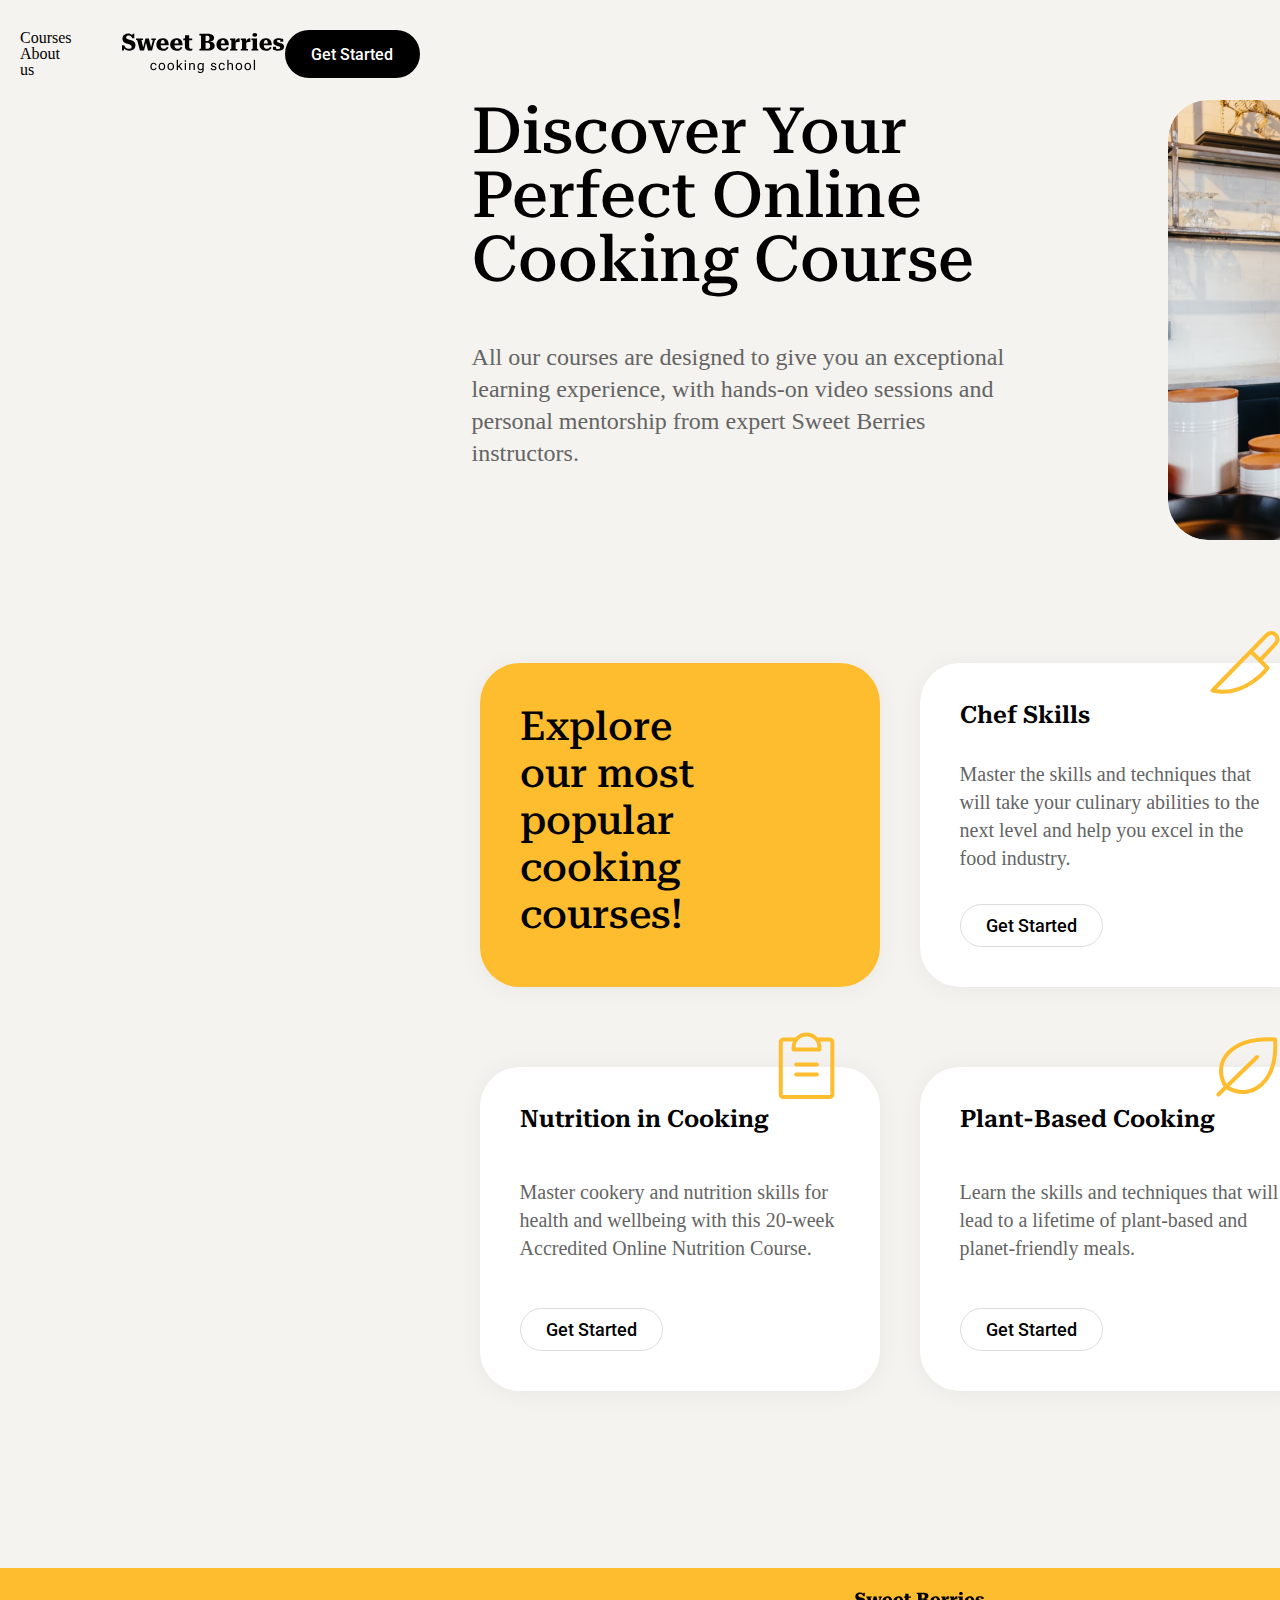
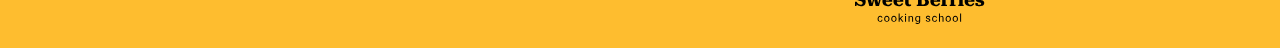
==== html/index.html @ efe01ef1 "css and html" ====
<!DOCTYPE html>
<html lang="en">
  <head>
    <link rel="stylesheet" href="/css/style.css"/>
    <link rel="stylesheet" href="/css/reset.css"/>
    <link rel="preconnect" href="https://fonts.googleapis.com">
    <link rel="preconnect" href="https://fonts.gstatic.com" crossorigin>
    <link href="https://fonts.googleapis.com/css2?family=Roboto&display=swap" rel="stylesheet">
    <link rel="preconnect" href="https://fonts.googleapis.com">
    <link rel="preconnect" href="https://fonts.gstatic.com" crossorigin>
    <link href="https://fonts.googleapis.com/css2?family=Roboto+Serif&display=swap" rel="stylesheet">
    <meta charset="UTF-8" />
    <meta http-equiv="X-UA-Compatible" content="IE=edge" />
    <meta name="viewport" content="width=device-width, initial-scale=1.0" />
    <title>Sweet Berries Cooking</title>
  </head>
  <body>
   <div class="grid-container webpage">
    <nav>
      <header class="header-nav">
        <div>
          <a href="#" class="links">Courses</a>
          <a href="#" class="links">About us</a>
        </div>
        <div>
          <img src="/assets/Logo.svg" alt="Logo" class="logo-img">
        </div>
        <div >
            <button class="getStarted">Get Started</button>
        </div>
      </header>
    </nav>
      <main>
        <div class="banner">
          <div class="left-banner">
            <h1 class="h1">Discover Your Perfect Online Cooking Course</h1>
            <br>
            <p>All our courses are designed to give you an exceptional learning experience, with hands-on video sessions and personal mentorship from expert Sweet Berries instructors.</p>
          </div>
          <div class="right-banner">
            <img src="/assets/main-banner-img.png" alt="Two people cooking">
          </div>
        </div>
      <ul class="card-container">
        <li class="card first-card">
          <h2 class="h2 first-card-txt">Explore our most popular cooking courses!</h2>
        </li>
        <li class="card other-cards">
          <img src="/assets/icons-svg/knife.svg" alt="Knife" class="knife svg">
          <h3 class="h3">Chef Skills</h3>
          <p>Master the skills and techniques that will take your culinary abilities to the next level and help you excel in the food industry.</p>
          <button>Get Started</button>
        </li>
        <li class="card other-cards">
          <img src="/assets/icons-svg/cooking-pot.svg" alt="Cooking Pot" class="cooking-pot svg">
          <h3 class="h3">Cooking Essentials</h3>
          <p>Learn the essential skills and techniques that will lead to a lifetime of restaurant-quality cooking.</p>
          <button>Get Started</button>
        </li>
        <li class="card other-cards">
          <img src="/assets/icons-svg/clipboard-text.svg" alt="Clipboard" class="Clipboard svg">
          <h3 class="h3">Nutrition in Cooking</h3>
          <p>Master cookery and nutrition skills for health and wellbeing with this 20-week Accredited Online Nutrition Course.</p>
          <button>Get Started</button>
        </li>
        <li class="card other-cards">
          <img src="/assets/icons-svg/leaf.svg" alt="leaf" class="Leaf svg">
          <h3 class="h3">Plant-Based Cooking</h3>
          <p>Learn the skills and techniques that will lead to a lifetime of plant-based and planet-friendly meals.</p>
          <button>Get Started</button>
        </li>
        <li class="card other-cards">
          <img src="/assets/icons-svg/hamburger.svg" alt="Hamburger" class="hamburger svg">
          <h3 class="h3">Teen’s Kitchen</h3>
          <p>Teen’s Kitchen is a 6-week immersive and interactive online cookery course and certificate exclusively for young adults aged 13-18.</p>
          <button>Get Started</button>
        </li>
      </ul>
      </main>
      <footer class="footer">
        <img src="/assets/Logo.svg" alt="Logo" class="logo-img-footer">   
      </footer>
    </div>
  </body>
  <script src="/js/script.js"></script>
</html>
---- css/style.css ----
:root {
  /*Color Scheme*/
  --background: #f5f3ef;
  --card: #ffffff;
  --accent: #febd2f;
  --text-primary: #000000;
  --text-secoundary: #646464;
  --outline: #dcdcdc;
  /* Margins */
  --padding-l-r: 0 5%;
  /*Fonts*/
  --h1-h2-h3: "Roboto Serif", serif;
  --p-button: "Roboto", sans-serif;
}
/*  General Styling CSS */
li {
  list-style: none;
}
/* H Style */
.h1,
.h2,
.h3 {
  font-family: var(--h1-h2-h3);
  color: var(--text-primary);
}
.h1 {
  font-weight: 500;
  font-size: 64px;
}
.h2 {
  font-weight: 500;
  font-size: 40px;
  line-height: 47px;
}
.h3 {
  font-weight: 600;
  font-size: 24px;
}
/* P Style */
p,
button,
a {
  font-family: var(--p-button);
}
p {
  color: var(--text-secoundary);
  font-weight: 400;
}
button {
  color: var(--text-primary);
  font-weight: 500;
  cursor: pointer;
}
a {
  color: var(--text-primary);
  font-size: 16px;
  font-weight: 500;
  text-decoration: none;
}
/* Background Color */
html {
  background-color: var(--background);
}
footer {
  background-color: var(--accent);
}

/* Grid Area */
.grid-container {
  display: grid;
  grid-template-columns: repeat(3, 1fr);
  grid-template-rows: 80px 600px 888px 80px;
  grid-template-areas:
    "header-nav header-nav header-nav"
    "text-banner . img-banner "
    "card-container card-container card-container"
    "footer footer footer";
}
/* Header and Navigation*/
.header-nav {
  grid-area: header-nav;
  padding: var(--padding-l-r);
  display: flex;
  align-items: center;
  justify-content: space-between;
  padding-top: 30px;
}
.header-nav .links {
  padding-right: 50px;
}

.getStarted {
  background-color: var(--text-primary);
  color: var(--card);
  width: 135px;
  height: 48px;
  border: none;
  border-radius: 28px;
  font-size: 16px;
  padding: 10px 25px 10px 25px;
}

/* Banner */
.banner {
  padding: var(--padding-l-r);
  display: flex;
  justify-content: space-between;
  padding-top: 100px;
}
.left-banner {
  grid-area: text-banner;
}
.left-banner h1 {
  width: 600px;
  height: 225px;
}
.left-banner p {
  font-size: 24px;
  line-height: 32px;
  width: 550px;
  height: 128px;
}
.right-banner {
  grid-area: img-banner;
}
.right-banner img {
  width: 600px;
  height: 440px;
  border-radius: 40px;
}
/* Card containers */
.card-container {
  grid-area: card-container;
  display: grid;
  grid-template-columns: repeat(3, 1fr);
  justify-items: center;
  align-items: center;
  gap: 80px 40px;
  padding: 120px 80px 120px 80px;
}
.card {
  width: 320px;
  height: 244px;
  border-radius: 40px;
  box-shadow: 0px 2px 24px rgba(0, 0, 0, 0.05);
}
.card :nth-child(4) {
  background-color: var(--card);
  font-size: 18px;
  padding: 10px 25px 10px 25px;
  border-radius: 50px;
  border: 1px solid var(--outline);
}
.first-card {
  background-color: var(--accent);
  padding: 40px;
  display: flex;
  align-items: flex-start;
  justify-content: flex-start;
}
.first-card .first-card-txt {
  max-width: 70%;
}
.other-cards {
  background-color: var(--card);
  padding: 40px;
  display: flex;
  flex-direction: column;
  align-items: flex-start;
  justify-content: space-between;
}
.other-cards p {
  font-size: 20px;
  line-height: 28px;
}
.other-cards .svg {
  position: absolute;
  transform: translate(245px, -80px);
}
/* Footer */
.footer {
  grid-area: footer;
  height: 80px;
  display: flex;
  align-items: center;
  justify-content: center;
}
.logo-img-footer {
  width: 130px;
  height: 32px;
}
/*Media Queries*/

/* @media (max-width:768px){
    .grid-container{
      grid-template-rows: 80px 246px 360px auto 80px;
      grid-template-areas: 
      "header-nav header-nav"
      "text-banner text-banner"
      "img-banner img-banner"
      "card-container card-container"
      "footer footer";
    }
    .img-banner{
      width: 80%;
    }
    .text-banner{
      width: 80%;
      margin-bottom: 40px;
    }
    .card{
      grid-template-columns: repeat(2, 1fr);
    }
  } */
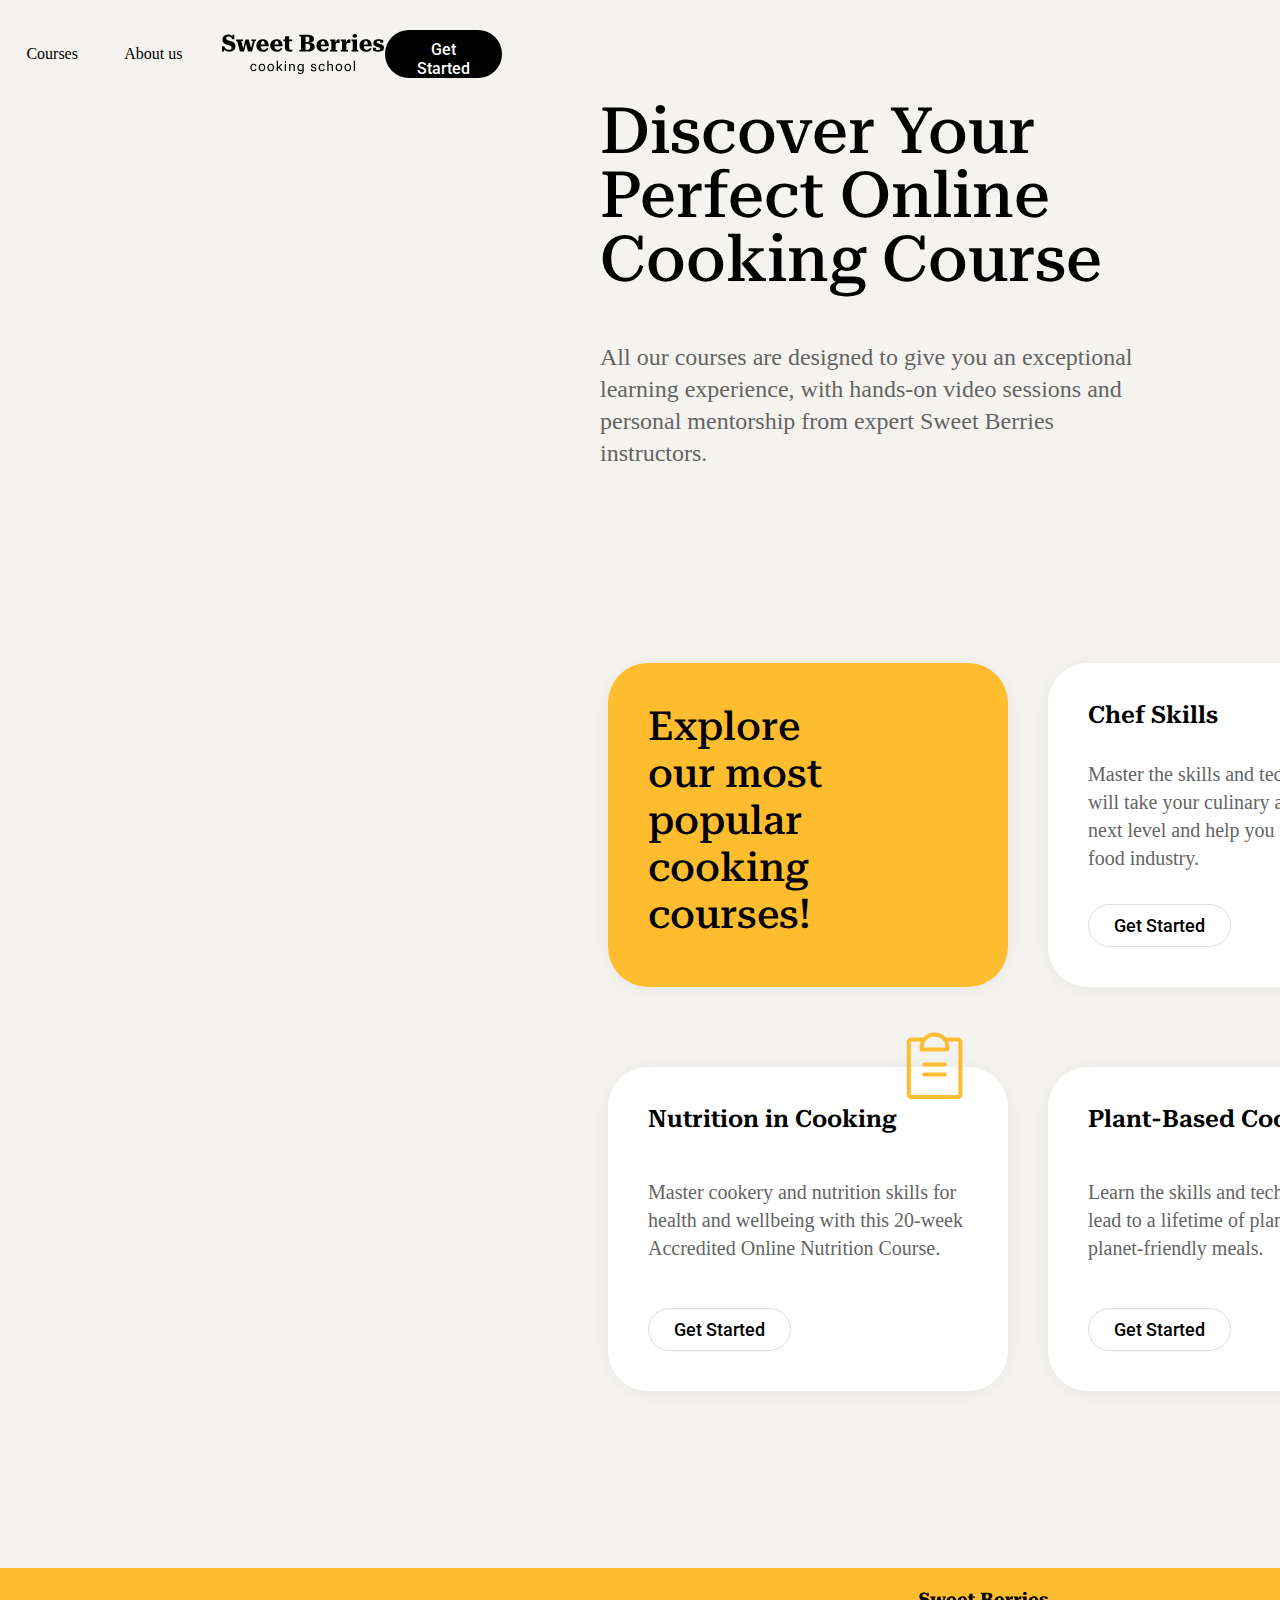
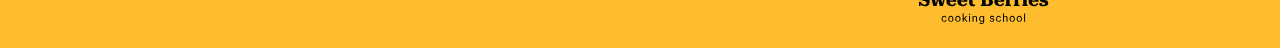
==== commit 8fa3b93f: "tablet and phone displays" ====
--- a/html/index.html
+++ b/html/index.html
@@ -12,22 +12,16 @@
     <meta charset="UTF-8" />
     <meta http-equiv="X-UA-Compatible" content="IE=edge" />
     <meta name="viewport" content="width=device-width, initial-scale=1.0" />
-    <title>Sweet Berries Cooking</title>
+    <title>Sweet Berries Cooking School</title>
   </head>
   <body>
-   <div class="grid-container webpage">
+   <div class="grid-container">
     <nav>
       <header class="header-nav">
-        <div>
           <a href="#" class="links">Courses</a>
           <a href="#" class="links">About us</a>
-        </div>
-        <div>
           <img src="/assets/Logo.svg" alt="Logo" class="logo-img">
-        </div>
-        <div >
-            <button class="getStarted">Get Started</button>
-        </div>
+          <button class="getStarted">Get Started</button>
       </header>
     </nav>
       <main>
--- a/css/style.css
+++ b/css/style.css
@@ -82,13 +82,13 @@
   padding: var(--padding-l-r);
   display: flex;
   align-items: center;
-  justify-content: space-between;
+  justify-content: space-evenly;
   padding-top: 30px;
 }
 .header-nav .links {
-  padding-right: 50px;
-}
-
+  width: 80px;
+  padding-right: 35px;
+}
 .getStarted {
   background-color: var(--text-primary);
   color: var(--card);
@@ -191,6 +191,7 @@
 }
 /*Media Queries*/
 
+/*Tablet display*/
 /* @media (max-width:768px){
     .grid-container{
       grid-template-rows: 80px 246px 360px auto 80px;
@@ -208,7 +209,41 @@
       width: 80%;
       margin-bottom: 40px;
     }
+    .card-container{
+      grid-template-columns: repeat(2, 1fr);
+    }
     .card{
-      grid-template-columns: repeat(2, 1fr);
-    }
+      width: 332px;
+      height: 263px;
   } */
+
+/*Phone display*/
+/* @media(max-width:468px){
+  .grid-container{
+    grid-template-rows: 80px 246px 360px auto 80px;
+    grid-template-areas: 
+    "header-nav"
+    "text-banner"
+    "img-banner"
+    "card-container"
+    "footer";
+  }
+  .left-banner h1 {
+    width: 342px;
+    height: 126px;
+  }
+  .left-banner p {
+    width: 342px;
+    height: 120px;
+  }
+  .right-banner img {
+    width: 342px;
+    height: 220px;
+  }
+  .card-container{
+    grid-template-columns: 1fr;
+  }
+  .card{
+    width: 342px;
+    height: hug;
+} */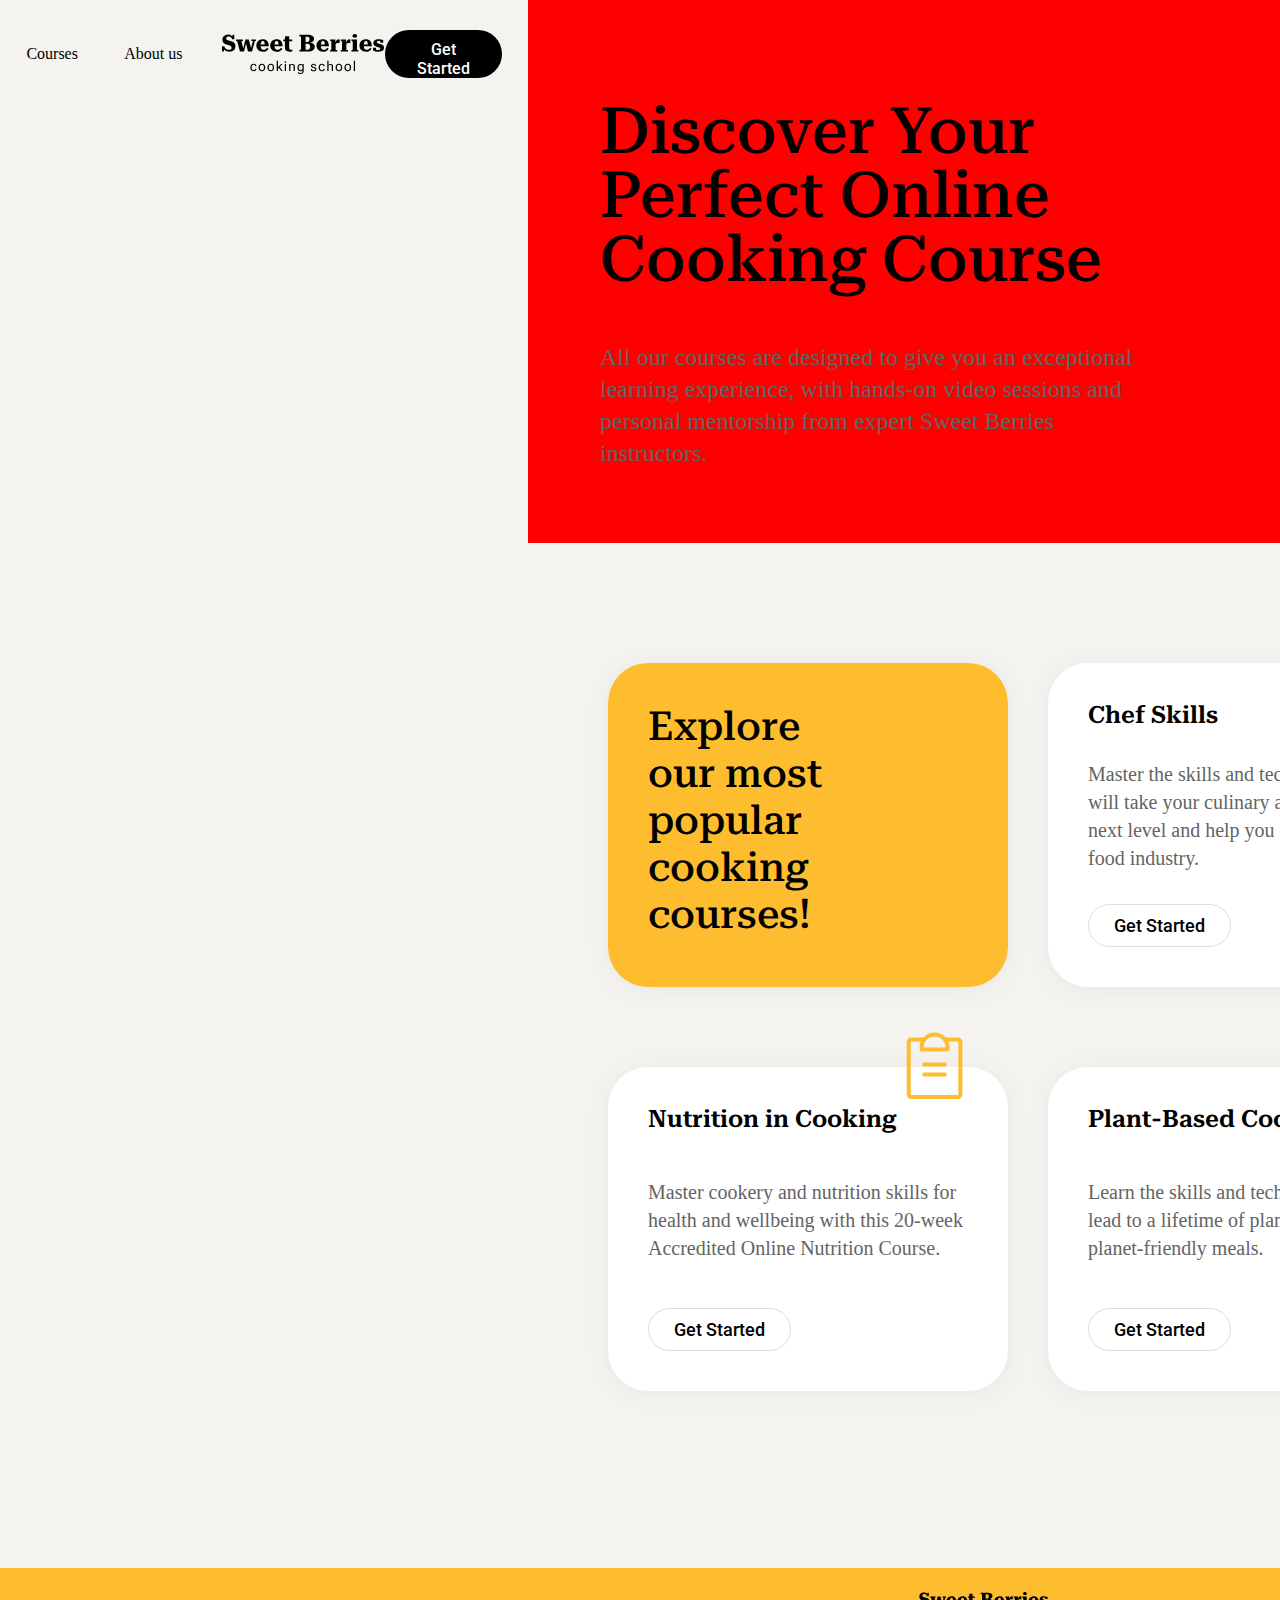
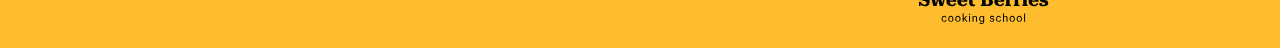
==== commit c389e5dd: "js for menu" ====
--- a/html/index.html
+++ b/html/index.html
@@ -22,6 +22,11 @@
           <a href="#" class="links">About us</a>
           <img src="/assets/Logo.svg" alt="Logo" class="logo-img">
           <button class="getStarted">Get Started</button>
+          <div class="hamburger dropDown">
+            <span class="bar"></span>
+            <span class="bar"></span>
+            <span class="bar"></span>
+        </div>
       </header>
     </nav>
       <main>
--- a/css/style.css
+++ b/css/style.css
@@ -99,9 +99,23 @@
   font-size: 16px;
   padding: 10px 25px 10px 25px;
 }
+/* Dropdown menu */
+.dropDown{
+  display: none;
+}
+.bar {
+  display: block;
+  width: 25px;
+  height: 5px;
+  margin: 5px auto;
+  -webkit-transition: all 0.3s ease-in-out;
+  transition: all 0.3s ease-in-out;
+  background-color: var(--text-primary);
+}
 
 /* Banner */
 .banner {
+  background-color: red;
   padding: var(--padding-l-r);
   display: flex;
   justify-content: space-between;
@@ -192,9 +206,9 @@
 /*Media Queries*/
 
 /*Tablet display*/
-/* @media (max-width:768px){
+@media (max-width:768px){
     .grid-container{
-      grid-template-rows: 80px 246px 360px auto 80px;
+      grid-template-rows: 80px 246px 360px 1057px 80px;
       grid-template-areas: 
       "header-nav header-nav"
       "text-banner text-banner"
@@ -215,10 +229,10 @@
     .card{
       width: 332px;
       height: 263px;
-  } */
+  }
 
 /*Phone display*/
-/* @media(max-width:468px){
+@media(max-width:468px){
   .grid-container{
     grid-template-rows: 80px 246px 360px auto 80px;
     grid-template-areas: 
@@ -246,4 +260,23 @@
   .card{
     width: 342px;
     height: hug;
-} */+  }
+/* dropdown */
+  .dropDown {
+    display: block;
+    cursor: pointer;
+  }
+
+  .dropDown.active .bar:nth-child(2) {
+    opacity: 0;
+  }
+
+  .dropDown.active .bar:nth-child(1) {
+    -webkit-transform: translateY(8px) rotate(45deg);
+    transform: translateY(8px) rotate(45deg);
+  }
+
+  .dropDown.active .bar:nth-child(3) {
+    -webkit-transform: translateY(-8px) rotate(-45deg);
+    transform: translateY(-8px) rotate(-45deg);
+  }}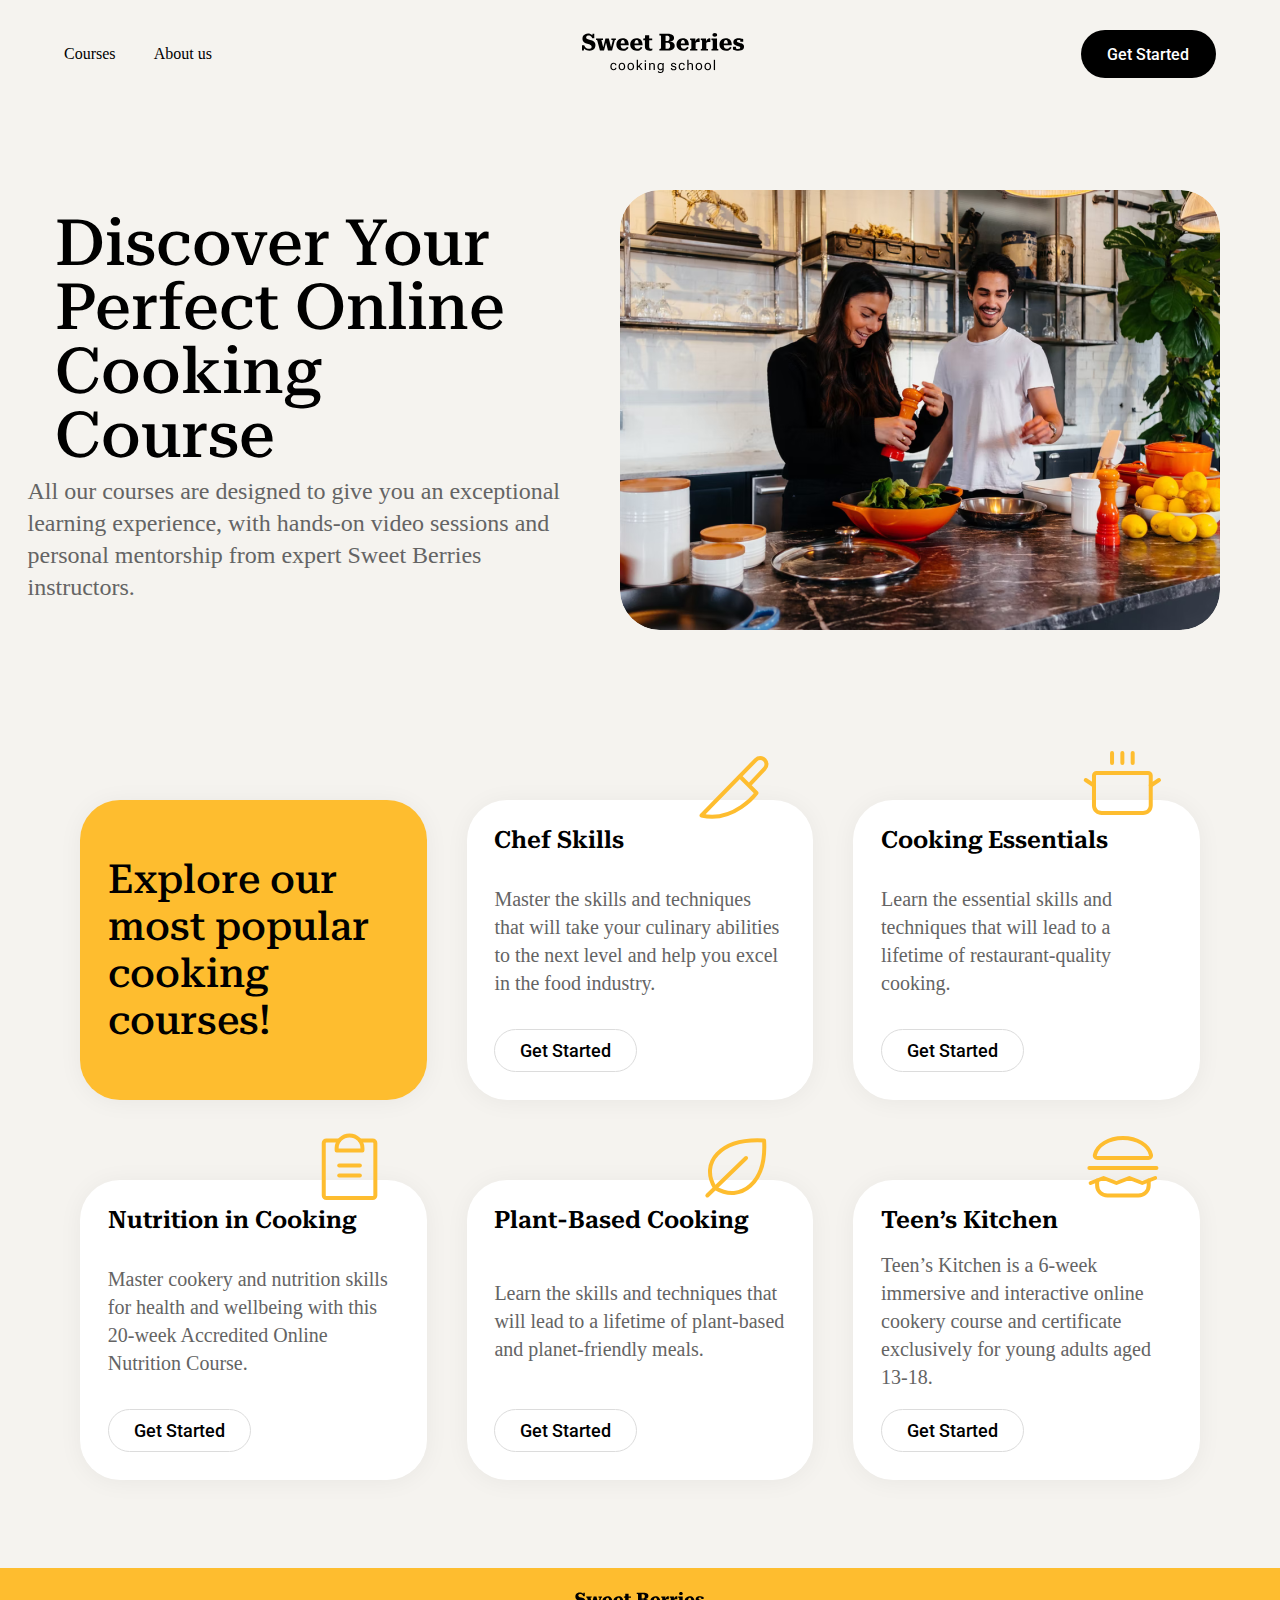
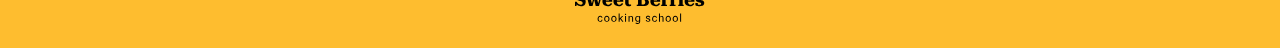
==== commit 72e1efc6: "Debugging and optimising webpage with the use of media" ====
--- a/html/index.html
+++ b/html/index.html
@@ -18,19 +18,25 @@
    <div class="grid-container">
     <nav>
       <header class="header-nav">
+        <div class="nav-links">
           <a href="#" class="links">Courses</a>
           <a href="#" class="links">About us</a>
+        </div>
+        <div class="nav-logo">
           <img src="/assets/Logo.svg" alt="Logo" class="logo-img">
+        </div>
+        <div class="nav-button">
           <button class="getStarted">Get Started</button>
           <div class="hamburger dropDown">
             <span class="bar"></span>
             <span class="bar"></span>
             <span class="bar"></span>
         </div>
+      </div>
       </header>
     </nav>
-      <main>
-        <div class="banner">
+      <!-- <main> -->
+        
           <div class="left-banner">
             <h1 class="h1">Discover Your Perfect Online Cooking Course</h1>
             <br>
@@ -39,7 +45,6 @@
           <div class="right-banner">
             <img src="/assets/main-banner-img.png" alt="Two people cooking">
           </div>
-        </div>
       <ul class="card-container">
         <li class="card first-card">
           <h2 class="h2 first-card-txt">Explore our most popular cooking courses!</h2>
@@ -75,7 +80,7 @@
           <button>Get Started</button>
         </li>
       </ul>
-      </main>
+      <!-- </main> -->
       <footer class="footer">
         <img src="/assets/Logo.svg" alt="Logo" class="logo-img-footer">   
       </footer>
--- a/css/style.css
+++ b/css/style.css
@@ -8,6 +8,8 @@
   --outline: #dcdcdc;
   /* Margins */
   --padding-l-r: 0 5%;
+  --margin-l: 10%;
+  --margin-r: 20%;
   /*Fonts*/
   --h1-h2-h3: "Roboto Serif", serif;
   --p-button: "Roboto", sans-serif;
@@ -77,12 +79,14 @@
     "footer footer footer";
 }
 /* Header and Navigation*/
+nav{
+  grid-area: header-nav;
+}
 .header-nav {
-  grid-area: header-nav;
   padding: var(--padding-l-r);
   display: flex;
   align-items: center;
-  justify-content: space-evenly;
+  justify-content: space-between;
   padding-top: 30px;
 }
 .header-nav .links {
@@ -114,19 +118,19 @@
 }
 
 /* Banner */
-.banner {
-  background-color: red;
-  padding: var(--padding-l-r);
-  display: flex;
-  justify-content: space-between;
-  padding-top: 100px;
-}
 .left-banner {
   grid-area: text-banner;
+  display: flex;
+  flex-direction: column;
+  align-items: center;
+  justify-content: center;
+  gap: 2%;
+  margin-left: var(--margin-l);
+  padding-top: 10%;
 }
 .left-banner h1 {
-  width: 600px;
-  height: 225px;
+  max-width: auto;
+  max-height: 225px;
 }
 .left-banner p {
   font-size: 24px;
@@ -136,11 +140,17 @@
 }
 .right-banner {
   grid-area: img-banner;
-}
-.right-banner img {
-  width: 600px;
-  height: 440px;
+  display: flex;
+  flex-direction: column;
+  align-items: center;
+  justify-content: center;
+  padding-top: 10%;
+}
+.right-banner img { 
+  width: auto;
+  height: auto;
   border-radius: 40px;
+  margin-right: var(--margin-r);
 }
 /* Card containers */
 .card-container {
@@ -153,8 +163,6 @@
   padding: 120px 80px 120px 80px;
 }
 .card {
-  width: 320px;
-  height: 244px;
   border-radius: 40px;
   box-shadow: 0px 2px 24px rgba(0, 0, 0, 0.05);
 }
@@ -167,17 +175,20 @@
 }
 .first-card {
   background-color: var(--accent);
-  padding: 40px;
-  display: flex;
-  align-items: flex-start;
+  height: 300px;
+  padding: 8%;
+  display: flex;
+  align-items: center;
   justify-content: flex-start;
 }
 .first-card .first-card-txt {
-  max-width: 70%;
+  max-width: 90%;
 }
 .other-cards {
   background-color: var(--card);
-  padding: 40px;
+  height: 300px;
+  width: fit-content;
+  padding: 8%;
   display: flex;
   flex-direction: column;
   align-items: flex-start;
@@ -189,7 +200,7 @@
 }
 .other-cards .svg {
   position: absolute;
-  transform: translate(245px, -80px);
+  transform: translate(230px, -75px);
 }
 /* Footer */
 .footer {
@@ -204,7 +215,21 @@
   height: 32px;
 }
 /*Media Queries*/
-
+/* 1308px */
+@media (max-width:1308px){
+  .other-cards .svg {
+    position: absolute;
+    transform: translate(200px, -80px);
+  }
+}
+
+/* 1218px */
+@media (max-width:1218px){
+  .other-cards .svg {
+    position: absolute;
+    transform: translate(175px, -75px);
+  }
+}
 /*Tablet display*/
 @media (max-width:768px){
     .grid-container{
@@ -261,6 +286,7 @@
     width: 342px;
     height: hug;
   }
+}
 /* dropdown */
   .dropDown {
     display: block;
@@ -279,4 +305,5 @@
   .dropDown.active .bar:nth-child(3) {
     -webkit-transform: translateY(-8px) rotate(-45deg);
     transform: translateY(-8px) rotate(-45deg);
-  }}+  }
+}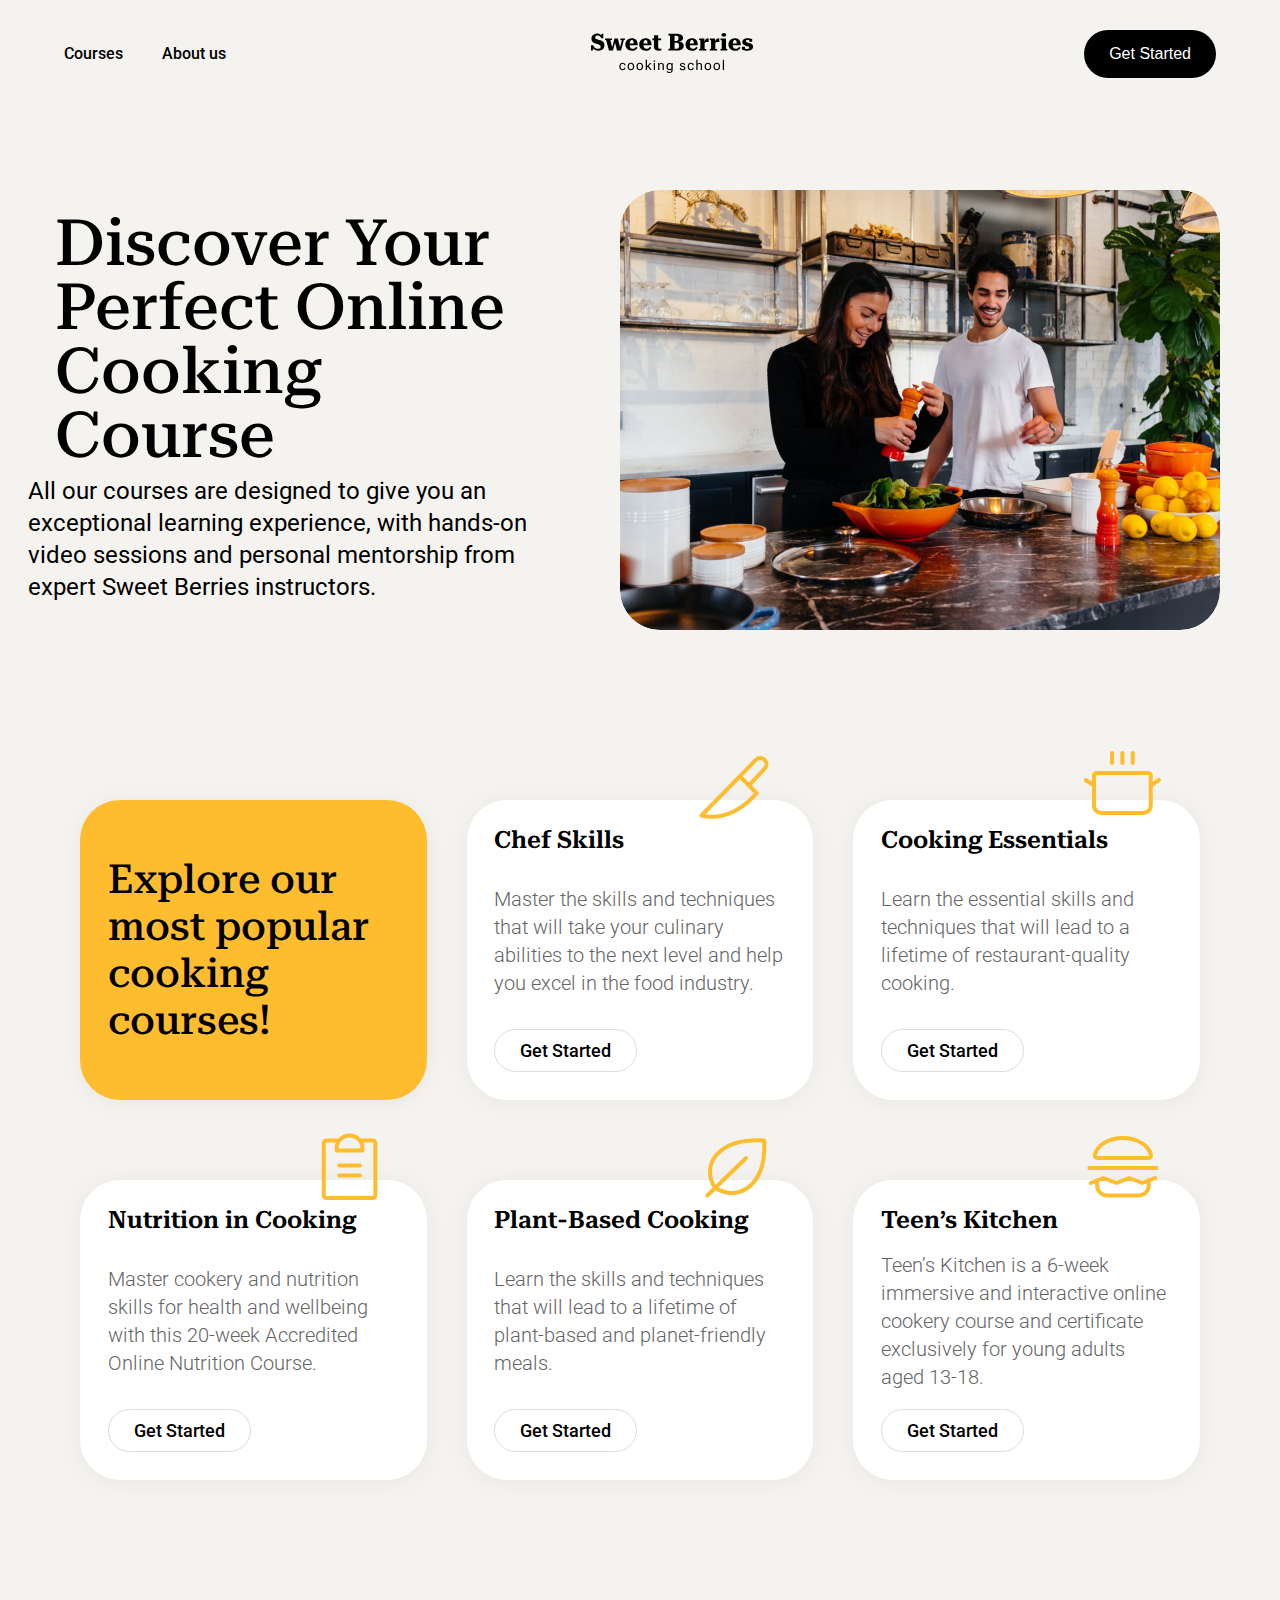
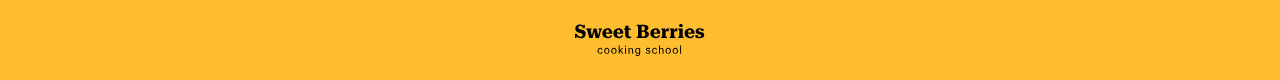
==== commit b6bba790: "media queries" ====
--- a/html/index.html
+++ b/html/index.html
@@ -19,8 +19,8 @@
     <nav>
       <header class="header-nav">
         <div class="nav-links">
-          <a href="#" class="links">Courses</a>
-          <a href="#" class="links">About us</a>
+          <a href="#" class="links a">Courses</a>
+          <a href="#" class="links a">About us</a>
         </div>
         <div class="nav-logo">
           <img src="/assets/Logo.svg" alt="Logo" class="logo-img">
@@ -40,7 +40,7 @@
           <div class="left-banner">
             <h1 class="h1">Discover Your Perfect Online Cooking Course</h1>
             <br>
-            <p>All our courses are designed to give you an exceptional learning experience, with hands-on video sessions and personal mentorship from expert Sweet Berries instructors.</p>
+            <p class="banner-p">All our courses are designed to give you an exceptional learning experience, with hands-on video sessions and personal mentorship from expert Sweet Berries instructors.</p>
           </div>
           <div class="right-banner">
             <img src="/assets/main-banner-img.png" alt="Two people cooking">
@@ -52,32 +52,32 @@
         <li class="card other-cards">
           <img src="/assets/icons-svg/knife.svg" alt="Knife" class="knife svg">
           <h3 class="h3">Chef Skills</h3>
-          <p>Master the skills and techniques that will take your culinary abilities to the next level and help you excel in the food industry.</p>
-          <button>Get Started</button>
+          <p class="p">Master the skills and techniques that will take your culinary abilities to the next level and help you excel in the food industry.</p>
+          <button class="button">Get Started</button>
         </li>
         <li class="card other-cards">
           <img src="/assets/icons-svg/cooking-pot.svg" alt="Cooking Pot" class="cooking-pot svg">
           <h3 class="h3">Cooking Essentials</h3>
-          <p>Learn the essential skills and techniques that will lead to a lifetime of restaurant-quality cooking.</p>
-          <button>Get Started</button>
+          <p class="p">Learn the essential skills and techniques that will lead to a lifetime of restaurant-quality cooking.</p>
+          <button class="button">Get Started</button>
         </li>
         <li class="card other-cards">
           <img src="/assets/icons-svg/clipboard-text.svg" alt="Clipboard" class="Clipboard svg">
           <h3 class="h3">Nutrition in Cooking</h3>
-          <p>Master cookery and nutrition skills for health and wellbeing with this 20-week Accredited Online Nutrition Course.</p>
-          <button>Get Started</button>
+          <p class="p">Master cookery and nutrition skills for health and wellbeing with this 20-week Accredited Online Nutrition Course.</p>
+          <button class="button">Get Started</button>
         </li>
         <li class="card other-cards">
           <img src="/assets/icons-svg/leaf.svg" alt="leaf" class="Leaf svg">
           <h3 class="h3">Plant-Based Cooking</h3>
-          <p>Learn the skills and techniques that will lead to a lifetime of plant-based and planet-friendly meals.</p>
-          <button>Get Started</button>
+          <p class="p">Learn the skills and techniques that will lead to a lifetime of plant-based and planet-friendly meals.</p>
+          <button class="button">Get Started</button>
         </li>
         <li class="card other-cards">
           <img src="/assets/icons-svg/hamburger.svg" alt="Hamburger" class="hamburger svg">
           <h3 class="h3">Teen’s Kitchen</h3>
-          <p>Teen’s Kitchen is a 6-week immersive and interactive online cookery course and certificate exclusively for young adults aged 13-18.</p>
-          <button>Get Started</button>
+          <p class="p">Teen’s Kitchen is a 6-week immersive and interactive online cookery course and certificate exclusively for young adults aged 13-18.</p>
+          <button class="button">Get Started</button>
         </li>
       </ul>
       <!-- </main> -->
--- a/css/style.css
+++ b/css/style.css
@@ -39,21 +39,22 @@
   font-size: 24px;
 }
 /* P Style */
-p,
-button,
-a {
+.p,
+.button,
+.links,
+.banner-p {
   font-family: var(--p-button);
 }
-p {
+.p {
   color: var(--text-secoundary);
-  font-weight: 400;
-}
-button {
+  font-weight: 300;
+}
+.button {
   color: var(--text-primary);
   font-weight: 500;
   cursor: pointer;
 }
-a {
+.a {
   color: var(--text-primary);
   font-size: 16px;
   font-weight: 500;
@@ -71,7 +72,7 @@
 .grid-container {
   display: grid;
   grid-template-columns: repeat(3, 1fr);
-  grid-template-rows: 80px 600px 888px 80px;
+  grid-template-rows: 80px 600px auto 80px;
   grid-template-areas:
     "header-nav header-nav header-nav"
     "text-banner . img-banner "
@@ -79,7 +80,7 @@
     "footer footer footer";
 }
 /* Header and Navigation*/
-nav{
+nav {
   grid-area: header-nav;
 }
 .header-nav {
@@ -96,7 +97,7 @@
 .getStarted {
   background-color: var(--text-primary);
   color: var(--card);
-  width: 135px;
+  width: fit-content;
   height: 48px;
   border: none;
   border-radius: 28px;
@@ -104,7 +105,7 @@
   padding: 10px 25px 10px 25px;
 }
 /* Dropdown menu */
-.dropDown{
+.dropDown {
   display: none;
 }
 .bar {
@@ -146,7 +147,7 @@
   justify-content: center;
   padding-top: 10%;
 }
-.right-banner img { 
+.right-banner img {
   width: auto;
   height: auto;
   border-radius: 40px;
@@ -216,56 +217,112 @@
 }
 /*Media Queries*/
 /* 1308px */
-@media (max-width:1308px){
+@media (max-width: 1308px) {
   .other-cards .svg {
     position: absolute;
     transform: translate(200px, -80px);
   }
 }
 
-/* 1218px */
-@media (max-width:1218px){
+/* 1260px */
+@media (max-width: 1260px) {
   .other-cards .svg {
     position: absolute;
     transform: translate(175px, -75px);
   }
+  .right-banner img {
+    width: 500px;
+    height: 350px;
+  }
+}
+/* 1140px */
+@media (max-width: 1140px) {
+  .other-cards .svg {
+    position: absolute;
+    transform: translate(130px, -75px);
+  }
+  .right-banner img {
+    width: 350px;
+    height: 250px;
+  }
+}
+/* 970 */
+@media (max-width: 970px) {
+  .grid-container {
+    grid-area: "header-nav header-nav header-nav" ". text-banner ."
+      "card-container card-container card-container" "footer footer footer";
+  }
+  .other-cards .svg {
+    display: none;
+  }
+  .right-banner img {
+    opacity: 0;
+  }
+  .card {
+    width: fit-content;
+    height: 400px;
+  }
+  .left-banner {
+    padding-left: 20%;
+  }
 }
 /*Tablet display*/
-@media (max-width:768px){
-    .grid-container{
-      grid-template-rows: 80px 246px 360px 1057px 80px;
-      grid-template-areas: 
+@media (max-width: 768px) {
+  .grid-container {
+    grid-template-columns: repeat(2, 1fr);
+    grid-template-rows: 80px auto auto auto 80px;
+    grid-template-areas:
       "header-nav header-nav"
       "text-banner text-banner"
       "img-banner img-banner"
       "card-container card-container"
       "footer footer";
-    }
-    .img-banner{
-      width: 80%;
-    }
-    .text-banner{
-      width: 80%;
-      margin-bottom: 40px;
-    }
-    .card-container{
-      grid-template-columns: repeat(2, 1fr);
-    }
-    .card{
-      width: 332px;
-      height: 263px;
-  }
-
+  }
+  .left-banner {
+    padding-left: 0%;
+    margin: 0%;
+    align-items: center;
+    justify-content: center;
+  }
+  .left-banner h1 {
+    text-align: center;
+    max-width: 100%;
+    max-height: fit-content;
+  }
+  .left-banner p {
+    text-align: center;
+    width: 100%;
+    height: fit-content;
+  }
+  .right-banner {
+    opacity: 100;
+    /* width: 688px;
+      height: 360px; */
+  }
+  .card-container {
+    grid-template-columns: repeat(2, 1fr);
+  }
+  .card {
+    width: 332px;
+    height: 263px;
+  }
+  .card-container {
+    padding: 80px 0;
+    gap: 20px 20px;
+    justify-content: center;
+  }
+}
 /*Phone display*/
-@media(max-width:468px){
-  .grid-container{
+@media (max-width: 468px) {
+  .grid-container {
+    grid-template-columns: 1fr;
     grid-template-rows: 80px 246px 360px auto 80px;
-    grid-template-areas: 
-    "header-nav"
-    "text-banner"
-    "img-banner"
-    "card-container"
-    "footer";
+    grid-template-areas:
+      "header-nav"
+      "text-banner"
+      "img-banner"
+      "card-container"
+      "footer";
   }
   .left-banner h1 {
     width: 342px;
@@ -279,15 +336,15 @@
     width: 342px;
     height: 220px;
   }
-  .card-container{
+  .card-container {
     grid-template-columns: 1fr;
   }
-  .card{
+  .card {
     width: 342px;
     height: hug;
   }
-}
-/* dropdown */
+
+  /* dropdown */
   .dropDown {
     display: block;
     cursor: pointer;
@@ -306,4 +363,4 @@
     -webkit-transform: translateY(-8px) rotate(-45deg);
     transform: translateY(-8px) rotate(-45deg);
   }
-}+}
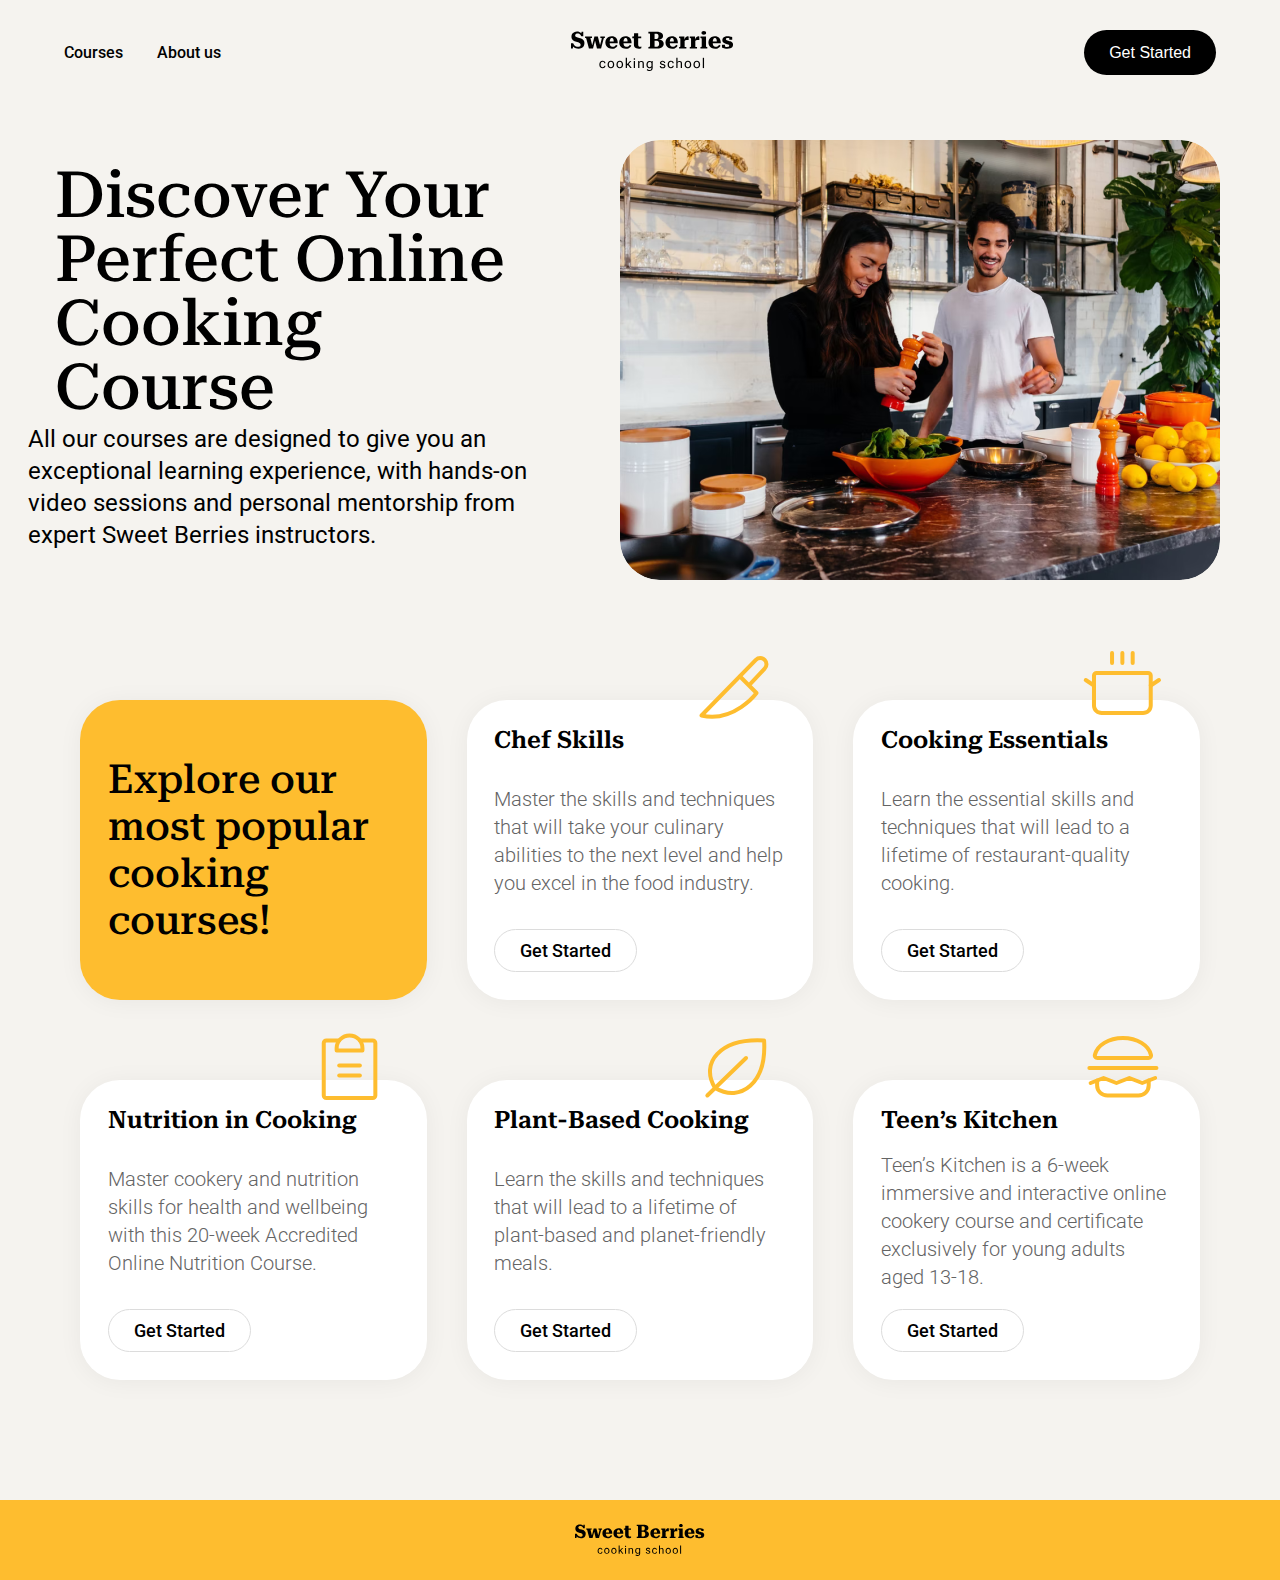
==== commit df6d48d6: "media queries" ====
--- a/html/index.html
+++ b/html/index.html
@@ -19,7 +19,7 @@
     <nav>
       <header class="header-nav">
         <div class="nav-links">
-          <a href="#" class="links a">Courses</a>
+          <a href="#" class="links a first-link">Courses</a>
           <a href="#" class="links a">About us</a>
         </div>
         <div class="nav-logo">
--- a/css/style.css
+++ b/css/style.css
@@ -72,7 +72,7 @@
 .grid-container {
   display: grid;
   grid-template-columns: repeat(3, 1fr);
-  grid-template-rows: 80px 600px auto 80px;
+  grid-template-rows: 80px auto auto 80px;
   grid-template-areas:
     "header-nav header-nav header-nav"
     "text-banner . img-banner "
@@ -92,13 +92,15 @@
 }
 .header-nav .links {
   width: 80px;
-  padding-right: 35px;
+}
+.first-link {
+  padding-right: 30px;
 }
 .getStarted {
   background-color: var(--text-primary);
   color: var(--card);
   width: fit-content;
-  height: 48px;
+  height: 45px;
   border: none;
   border-radius: 28px;
   font-size: 16px;
@@ -111,8 +113,9 @@
 .bar {
   display: block;
   width: 25px;
-  height: 5px;
+  height: 3px;
   margin: 5px auto;
+  border-radius: 40%;
   -webkit-transition: all 0.3s ease-in-out;
   transition: all 0.3s ease-in-out;
   background-color: var(--text-primary);
@@ -142,7 +145,6 @@
 .right-banner {
   grid-area: img-banner;
   display: flex;
-  flex-direction: column;
   align-items: center;
   justify-content: center;
   padding-top: 10%;
@@ -164,6 +166,7 @@
   padding: 120px 80px 120px 80px;
 }
 .card {
+  gap: 5px;
   border-radius: 40px;
   box-shadow: 0px 2px 24px rgba(0, 0, 0, 0.05);
 }
@@ -242,28 +245,24 @@
     transform: translate(130px, -75px);
   }
   .right-banner img {
-    width: 350px;
-    height: 250px;
+    width: 100%;
+    height: 100%;
   }
 }
 /* 970 */
 @media (max-width: 970px) {
-  .grid-container {
-    grid-area: "header-nav header-nav header-nav" ". text-banner ."
-      "card-container card-container card-container" "footer footer footer";
-  }
   .other-cards .svg {
     display: none;
   }
-  .right-banner img {
-    opacity: 0;
+  .card-container {
+    padding: 80px 5%;
+    gap: 10px 10px;
+    width: 100%;
   }
   .card {
     width: fit-content;
-    height: 400px;
-  }
-  .left-banner {
-    padding-left: 20%;
+    height: 100%;
+    width: 100%;
   }
 }
 /*Tablet display*/
@@ -278,45 +277,92 @@
       "card-container card-container"
       "footer footer";
   }
+  .header-nav button {
+    width: 100%;
+    height: 100%;
+    border-radius: 28px;
+    font-size: 16px;
+    padding: 10px 10px;
+  }
   .left-banner {
-    padding-left: 0%;
-    margin: 0%;
-    align-items: center;
-    justify-content: center;
+    margin-left: 0;
+    gap: 5%;
   }
   .left-banner h1 {
     text-align: center;
-    max-width: 100%;
-    max-height: fit-content;
+    width: 90%;
+    height: fit-content;
+    font-size: 48px;
   }
   .left-banner p {
     text-align: center;
-    width: 100%;
+    width: 83%;
     height: fit-content;
+    font-size: 20px;
   }
   .right-banner {
-    opacity: 100;
-    /* width: 688px;
-      height: 360px; */
+    display: flex;
+    justify-content: center;
+    align-items: center;
+    padding-top: 0%;
+  }
+  .right-banner img {
+    display: block;
+    width: 90%;
+    height: 75%;
+    margin-right: 0;
   }
   .card-container {
     grid-template-columns: repeat(2, 1fr);
+    padding: 0 0 80px 0;
+    gap: 50px 20px;
+    width: 100%;
   }
   .card {
-    width: 332px;
-    height: 263px;
-  }
-  .card-container {
-    padding: 80px 0;
-    gap: 20px 20px;
-    justify-content: center;
+    width: 100%;
+    height: 100%;
+  }
+  .card h2 {
+    font-size: 32px;
+  }
+  .card h3 {
+    font-size: 20px;
+  }
+  .card p {
+    font-size: 16px;
+  }
+  .other-cards .svg {
+    display: block;
+    transform: translate(260px, -55px);
+    width: 50px;
+    height: 45px;
+  }
+}
+@media (max-width: 720px) {
+  .other-cards .svg {
+    transform: translate(220px, -55px);
+  }
+}
+@media (max-width: 635px) {
+  .other-cards .svg {
+    transform: translate(200px, -50px);
+  }
+}
+@media (max-width: 590px) {
+  .other-cards .svg {
+    transform: translate(175px, -50px);
+  }
+}
+@media (max-width: 535px) {
+  .other-cards .svg {
+    transform: translate(155px, -40px);
   }
 }
 /*Phone display*/
-@media (max-width: 468px) {
+@media (max-width: 500px) {
   .grid-container {
     grid-template-columns: 1fr;
-    grid-template-rows: 80px 246px 360px auto 80px;
+    grid-template-rows: 80px auto auto auto 80px;
     grid-template-areas:
       "header-nav"
       "text-banner"
@@ -324,26 +370,34 @@
       "card-container"
       "footer";
   }
+  .header-nav .links {
+    display: none;
+  }
+  .header-nav button {
+    display: none;
+  }
   .left-banner h1 {
-    width: 342px;
-    height: 126px;
+    width: 70%;
+    font-size: 32px;
   }
   .left-banner p {
-    width: 342px;
-    height: 120px;
+    font-size: 18px;
   }
   .right-banner img {
-    width: 342px;
-    height: 220px;
+    margin: 50px 0;
   }
   .card-container {
     grid-template-columns: 1fr;
+    padding: 0 5%;
   }
   .card {
-    width: 342px;
+    height: 100%;
+    width: 100%;
     height: hug;
   }
-
+  .other-cards .svg {
+    transform: translate(280px, -60px);
+  }
   /* dropdown */
   .dropDown {
     display: block;
@@ -364,3 +418,13 @@
     transform: translateY(-8px) rotate(-45deg);
   }
 }
+@media (max-width: 420px) {
+  .other-cards .svg {
+    transform: translate(250px, -55px);
+  }
+}
+@media (max-width: 380px) {
+  .other-cards .svg {
+    display: none;
+  }
+}
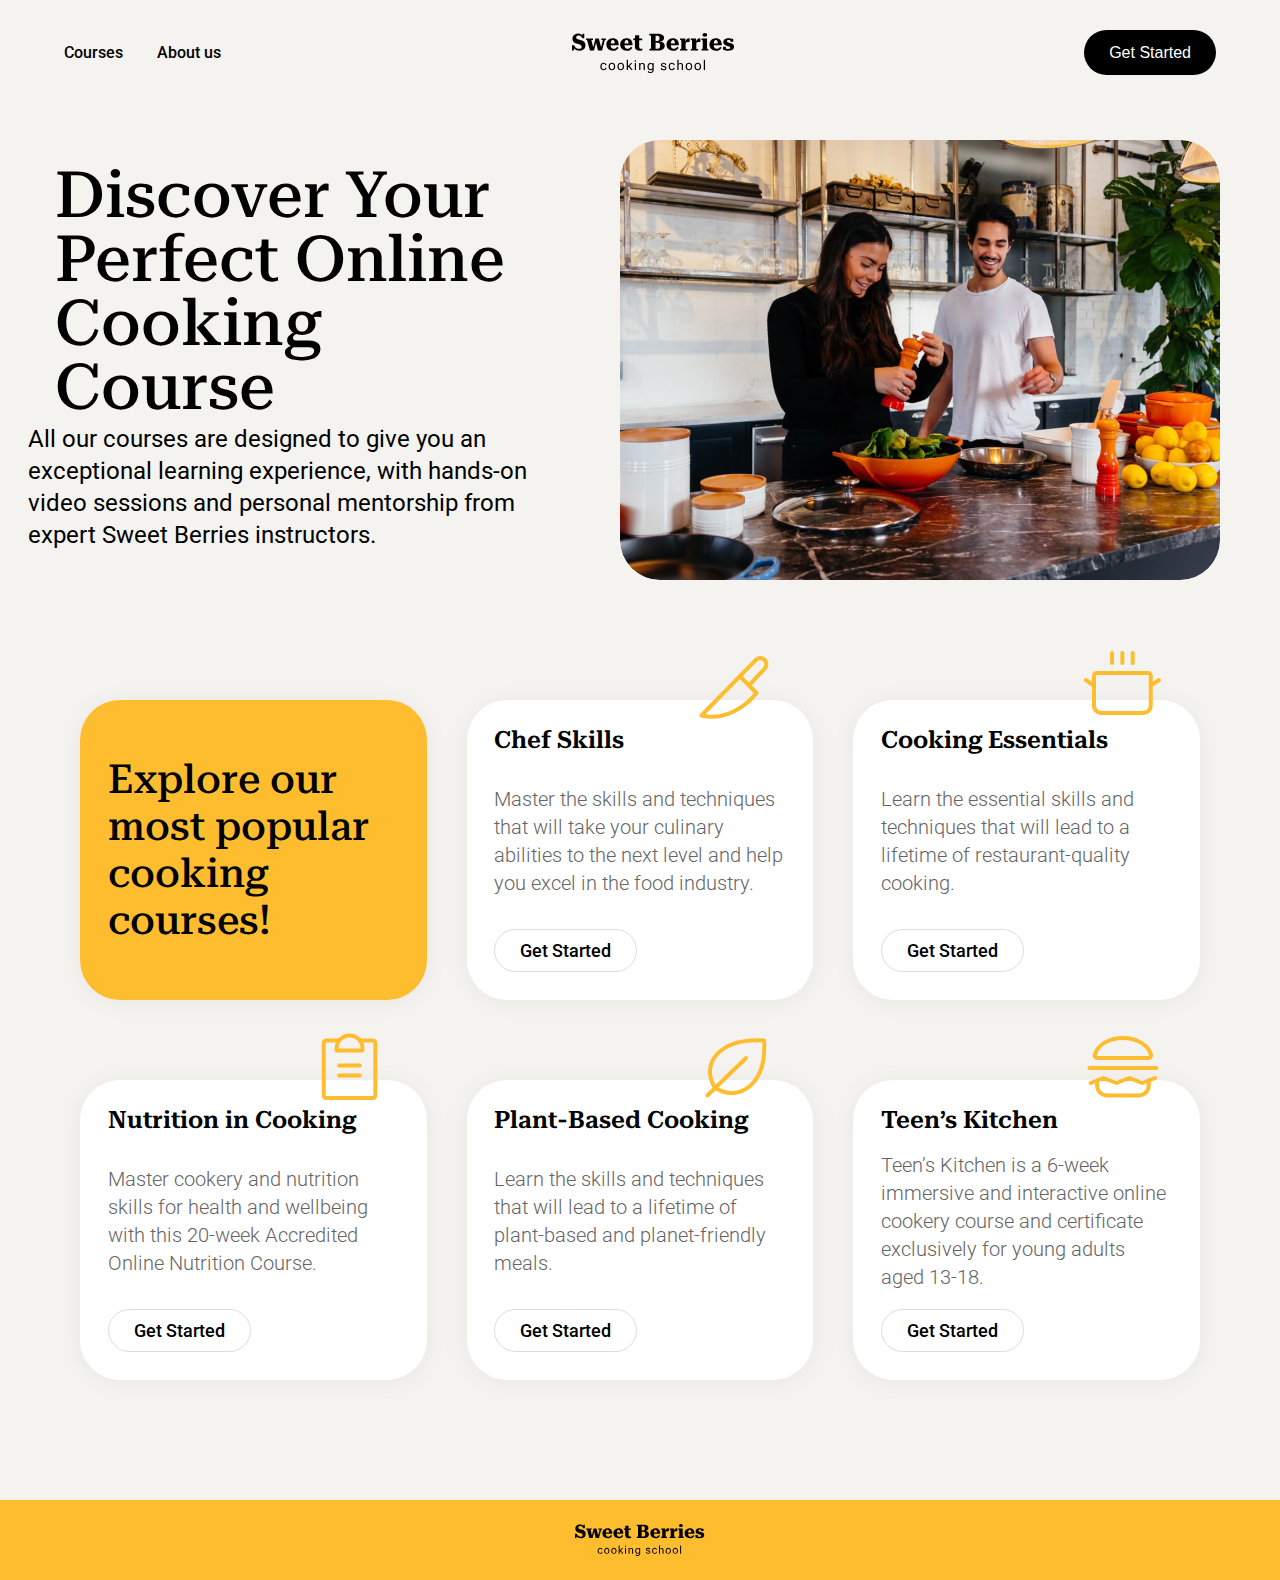
==== commit 18646c1e: "js changes" ====
--- a/html/index.html
+++ b/html/index.html
@@ -27,7 +27,7 @@
         </div>
         <div class="nav-button">
           <button class="getStarted">Get Started</button>
-          <div class="hamburger dropDown">
+          <div class="dropDown">
             <span class="bar"></span>
             <span class="bar"></span>
             <span class="bar"></span>
--- a/css/style.css
+++ b/css/style.css
@@ -93,8 +93,16 @@
 .header-nav .links {
   width: 80px;
 }
+.links:hover {
+  cursor: pointer;
+  color: var(--accent);
+}
 .first-link {
   padding-right: 30px;
+}
+.nav-logo {
+  width: 162.03px;
+  height: 40px;
 }
 .getStarted {
   background-color: var(--text-primary);
@@ -105,6 +113,12 @@
   border-radius: 28px;
   font-size: 16px;
   padding: 10px 25px 10px 25px;
+  cursor: pointer;
+  transition: 0.5s;
+}
+.getStarted:hover {
+  transform: translate(0, 2px);
+  color: var(--accent);
 }
 /* Dropdown menu */
 .dropDown {
@@ -116,7 +130,6 @@
   height: 3px;
   margin: 5px auto;
   border-radius: 40%;
-  -webkit-transition: all 0.3s ease-in-out;
   transition: all 0.3s ease-in-out;
   background-color: var(--text-primary);
 }
@@ -135,12 +148,20 @@
 .left-banner h1 {
   max-width: auto;
   max-height: 225px;
+  transition: 0.5s;
+}
+.left-banner h1:hover {
+  transform: translate(10%, 0);
 }
 .left-banner p {
   font-size: 24px;
   line-height: 32px;
   width: 550px;
   height: 128px;
+  transition: 0.5s;
+}
+.left-banner p:hover {
+  transform: translate(10%, 0);
 }
 .right-banner {
   grid-area: img-banner;
@@ -176,6 +197,12 @@
   padding: 10px 25px 10px 25px;
   border-radius: 50px;
   border: 1px solid var(--outline);
+  transition: 0.5s;
+}
+.card button:hover {
+  cursor: pointer;
+  background-color: var(--text-primary);
+  color: var(--accent);
 }
 .first-card {
   background-color: var(--accent);
@@ -245,8 +272,21 @@
     transform: translate(130px, -75px);
   }
   .right-banner img {
-    width: 100%;
-    height: 100%;
+    width: 350px;
+    height: 250px;
+  }
+  .left-banner {
+    width: 100%;
+  }
+  .left-banner h1 {
+    width: 420px;
+    height: fit-content;
+    font-size: 50px;
+  }
+  .left-banner p {
+    width: 400px;
+    height: fit-content;
+    font-size: 22px;
   }
 }
 /* 970 */
@@ -263,6 +303,12 @@
     width: fit-content;
     height: 100%;
     width: 100%;
+  }
+}
+@media (max-width: 850px) {
+  .right-banner img {
+    width: 250px;
+    height: 200px;
   }
 }
 /*Tablet display*/
@@ -284,6 +330,12 @@
     font-size: 16px;
     padding: 10px 10px;
   }
+  .left-banner h1:hover {
+    transform: translate(0, 0);
+  }
+  .left-banner p:hover {
+    transform: translate(0, 0);
+  }
   .left-banner {
     margin-left: 0;
     gap: 5%;
@@ -314,7 +366,8 @@
   }
   .card-container {
     grid-template-columns: repeat(2, 1fr);
-    padding: 0 0 80px 0;
+    justify-content: center;
+    padding: 0 5% 80px 5%;
     gap: 50px 20px;
     width: 100%;
   }
@@ -362,7 +415,7 @@
 @media (max-width: 500px) {
   .grid-container {
     grid-template-columns: 1fr;
-    grid-template-rows: 80px auto auto auto 80px;
+    grid-template-rows: auto auto auto auto 80px;
     grid-template-areas:
       "header-nav"
       "text-banner"
@@ -371,10 +424,23 @@
       "footer";
   }
   .header-nav .links {
-    display: none;
+    position: fixed;
+        left: -100%;
+        top: 100px;
+        flex-direction: column;
+        background-color: #fff;
+        width: 100%;
+        border-radius: 10px;
+        text-align: center;
+        transition: 0.3s;
+        box-shadow:
+            0 10px 27px rgba(0, 0, 0, 0.05);
   }
   .header-nav button {
     display: none;
+  }
+  .nav-logo {
+    padding-left: 7%;
   }
   .left-banner h1 {
     width: 70%;
@@ -388,7 +454,7 @@
   }
   .card-container {
     grid-template-columns: 1fr;
-    padding: 0 5%;
+    padding: 5% 5%;
   }
   .card {
     height: 100%;
@@ -399,6 +465,12 @@
     transform: translate(280px, -60px);
   }
   /* dropdown */
+  .header-nav .links.active {
+    left: 100;
+  }
+  .header-nav .links {
+    margin: 40px 0;
+  }
   .dropDown {
     display: block;
     cursor: pointer;
@@ -409,12 +481,10 @@
   }
 
   .dropDown.active .bar:nth-child(1) {
-    -webkit-transform: translateY(8px) rotate(45deg);
     transform: translateY(8px) rotate(45deg);
   }
 
   .dropDown.active .bar:nth-child(3) {
-    -webkit-transform: translateY(-8px) rotate(-45deg);
     transform: translateY(-8px) rotate(-45deg);
   }
 }
